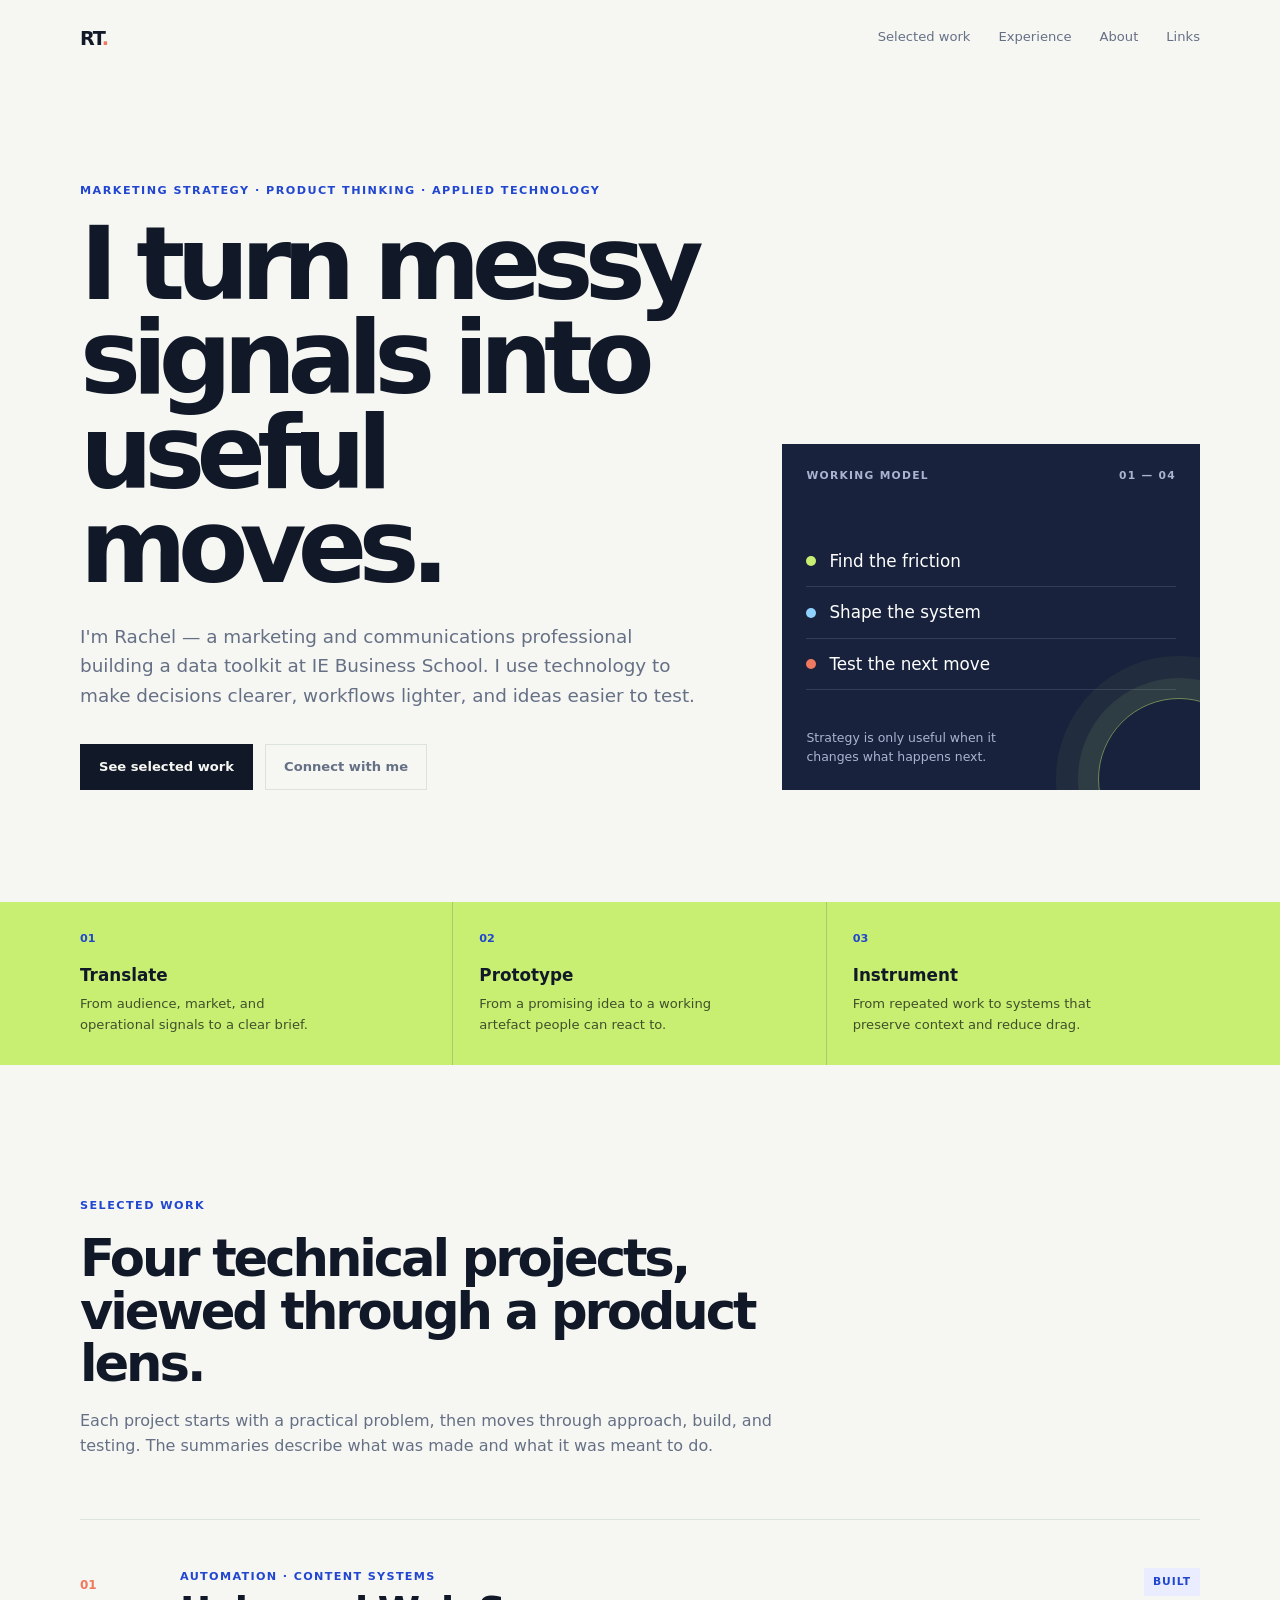
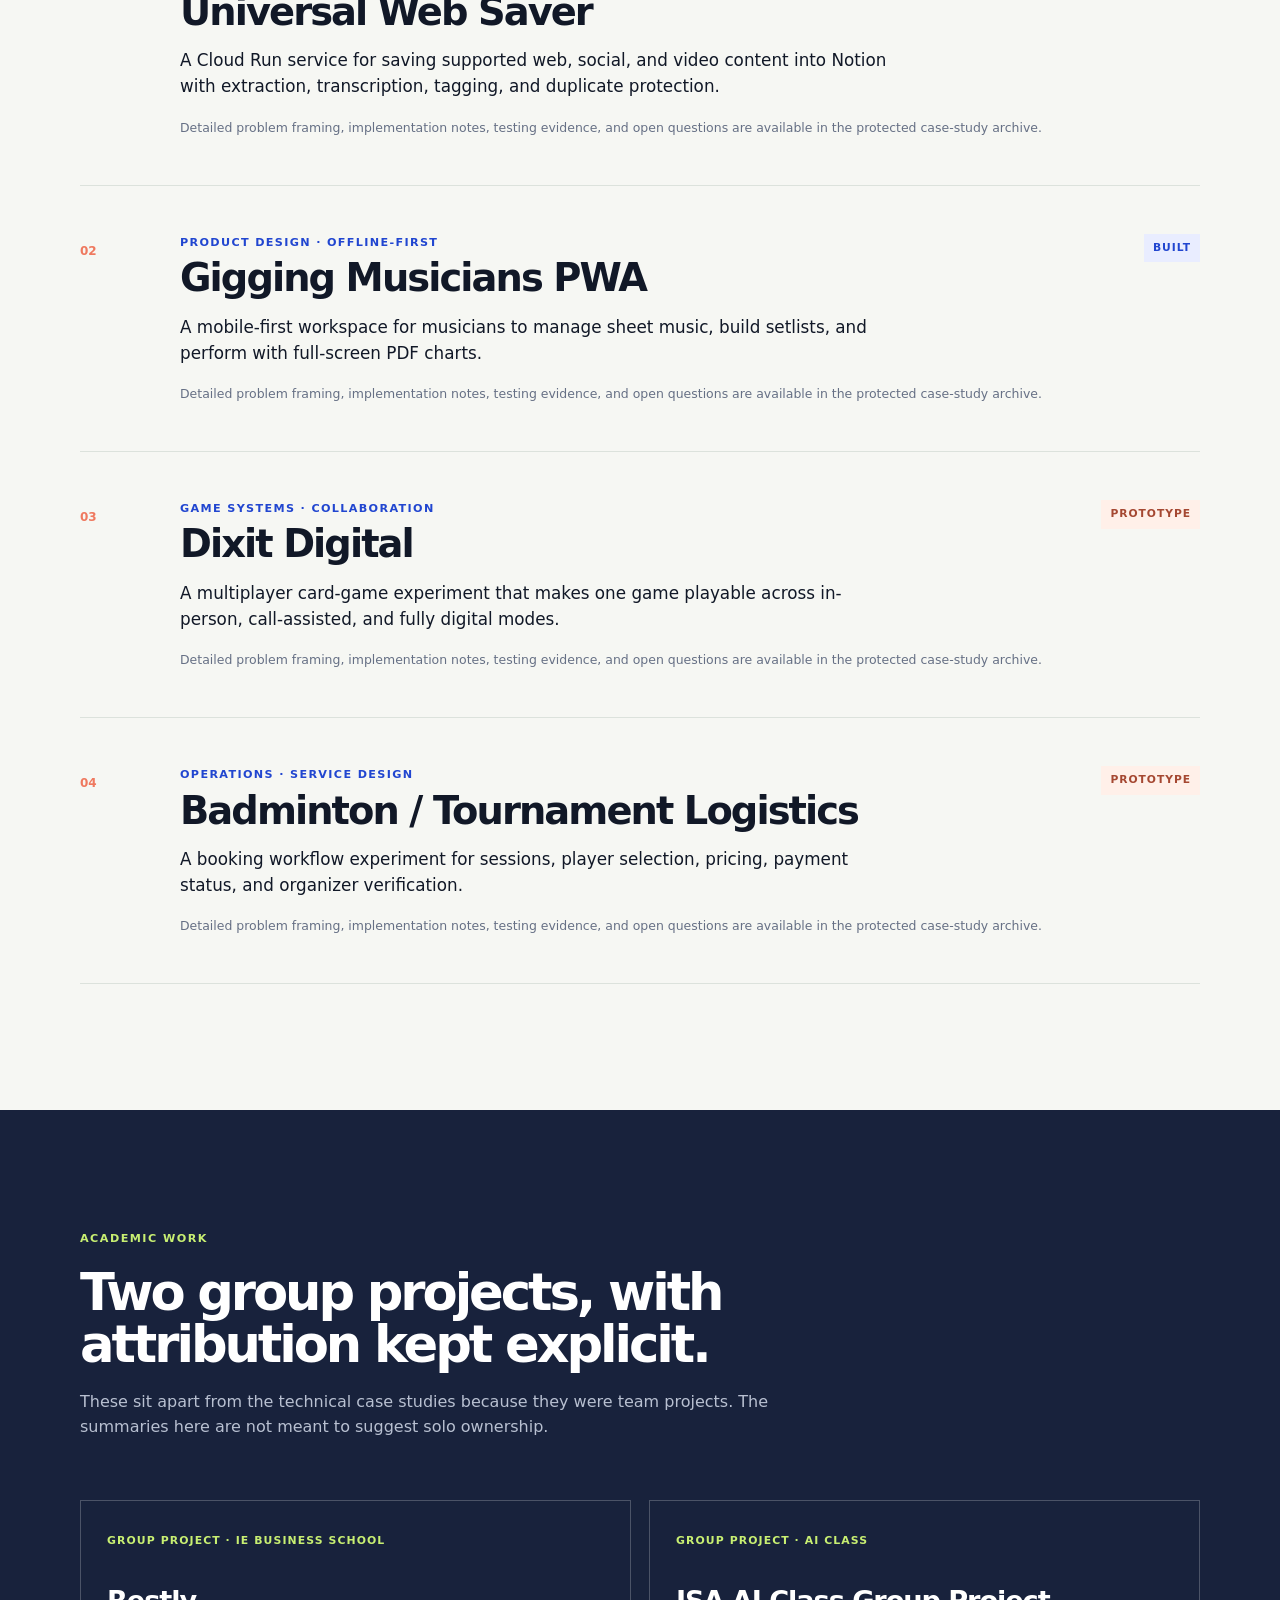
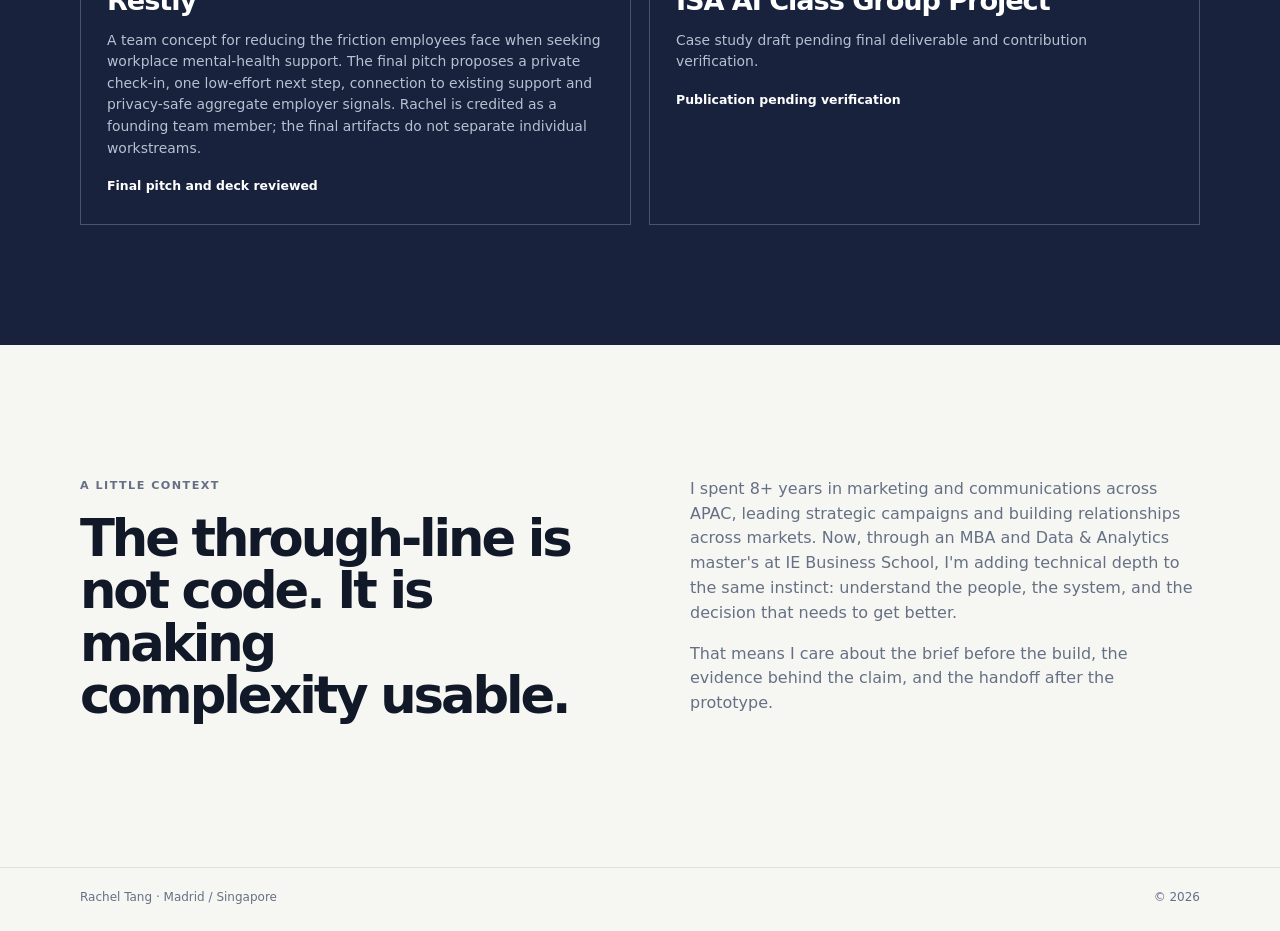
==== index.html @ 0201ad27 "chore: backup local project state" ====
<!doctype html>
<html lang="en">
<head>
<meta charset="UTF-8" />
<meta name="viewport" content="width=device-width, initial-scale=1.0" />
<meta name="description" content="Rachel Tang — marketing strategy, product thinking, AI-assisted development and automation." />
<title>Rachel Tang — Strategy, systems, and useful technology</title>
<link rel="stylesheet" href="style.css" />
</head>
<body>
<nav class="site-nav" aria-label="Primary navigation">
  <a href="index.html" class="brand">RT<span>.</span></a>
  <div class="nav-links"><a href="#work">Selected work</a><a href="experience.html">Experience</a><a href="#about">About</a><a href="links.html">Links</a></div>
</nav>

<main>
  <section class="hero container" aria-labelledby="hero-title">
    <div><p class="kicker">Marketing strategy · product thinking · applied technology</p><h1 id="hero-title">I turn messy signals into useful moves.</h1><p class="hero-intro">I'm Rachel — a marketing and communications professional building a data toolkit at IE Business School. I use technology to make decisions clearer, workflows lighter, and ideas easier to test.</p><div class="hero-actions"><a class="button button-primary" href="#work">See selected work</a><a class="button button-quiet" href="links.html">Connect with me</a></div></div>
    <div class="signal-board" aria-label="Rachel's working model"><div class="signal-board-top"><span>WORKING MODEL</span><span>01 — 04</span></div><div class="signal-line"><i></i>Find the friction</div><div class="signal-line"><i class="alt"></i>Shape the system</div><div class="signal-line"><i class="hot"></i>Test the next move</div><p class="signal-note">Strategy is only useful when it changes what happens next.</p></div>
  </section>

  <section class="proof-strip" aria-label="Areas of practice"><div class="container proof-grid"><div><span>01</span><strong>Translate</strong><p>From audience, market, and operational signals to a clear brief.</p></div><div><span>02</span><strong>Prototype</strong><p>From a promising idea to a working artefact people can react to.</p></div><div><span>03</span><strong>Instrument</strong><p>From repeated work to systems that preserve context and reduce drag.</p></div></div></section>

  <section id="work" class="container work-section" aria-labelledby="work-title"><div class="section-heading"><p class="kicker">Selected work</p><h2 id="work-title">Four technical projects, viewed through a product lens.</h2><p>Each project starts with a practical problem, then moves through approach, build, and testing. The summaries describe what was made and what it was meant to do.</p></div>
    <div class="case-list">
      <article class="case-study"><div class="case-number">01</div><div><div class="case-header"><div><p class="case-type">Automation · content systems</p><h3>Universal Web Saver</h3></div><span class="status built">Built</span></div><p class="case-summary">A Cloud Run service for saving supported web, social, and video content into Notion with extraction, transcription, tagging, and duplicate protection.</p><p class="summary-note">Detailed problem framing, implementation notes, testing evidence, and open questions are available in the protected case-study archive.</p></div></article>
      <article class="case-study"><div class="case-number">02</div><div><div class="case-header"><div><p class="case-type">Product design · offline-first</p><h3>Gigging Musicians PWA</h3></div><span class="status built">Built</span></div><p class="case-summary">A mobile-first workspace for musicians to manage sheet music, build setlists, and perform with full-screen PDF charts.</p><p class="summary-note">Detailed problem framing, implementation notes, testing evidence, and open questions are available in the protected case-study archive.</p></div></article>
      <article class="case-study"><div class="case-number">03</div><div><div class="case-header"><div><p class="case-type">Game systems · collaboration</p><h3>Dixit Digital</h3></div><span class="status prototype">Prototype</span></div><p class="case-summary">A multiplayer card-game experiment that makes one game playable across in-person, call-assisted, and fully digital modes.</p><p class="summary-note">Detailed problem framing, implementation notes, testing evidence, and open questions are available in the protected case-study archive.</p></div></article>
      <article class="case-study"><div class="case-number">04</div><div><div class="case-header"><div><p class="case-type">Operations · service design</p><h3>Badminton / Tournament Logistics</h3></div><span class="status prototype">Prototype</span></div><p class="case-summary">A booking workflow experiment for sessions, player selection, pricing, payment status, and organizer verification.</p><p class="summary-note">Detailed problem framing, implementation notes, testing evidence, and open questions are available in the protected case-study archive.</p></div></article>
    </div>
  </section>

  <section class="academic-section" aria-labelledby="academic-title"><div class="container"><div class="section-heading"><p class="kicker">Academic work</p><h2 id="academic-title">Two group projects, with attribution kept explicit.</h2><p>These sit apart from the technical case studies because they were team projects. The summaries here are not meant to suggest solo ownership.</p></div><div class="academic-grid"><div class="academic-card"><span>Group project · IE Business School</span><h3>Restly</h3><p>A team concept for reducing the friction employees face when seeking workplace mental-health support. The final pitch proposes a private check-in, one low-effort next step, connection to existing support and privacy-safe aggregate employer signals. Rachel is credited as a founding team member; the final artifacts do not separate individual workstreams.</p><b>Final pitch and deck reviewed</b></div><div class="academic-card"><span>Group project · AI class</span><h3>ISA AI Class Group Project</h3><p>Case study draft pending final deliverable and contribution verification.</p><b>Publication pending verification</b></div></div></div></section>

  <section id="about" class="container about-section" aria-labelledby="about-title"><div class="about-grid"><div><p class="kicker">A little context</p><h2 id="about-title">The through-line is not code. It is making complexity usable.</h2></div><div><p>I spent 8+ years in marketing and communications across APAC, leading strategic campaigns and building relationships across markets. Now, through an MBA and Data &amp; Analytics master's at IE Business School, I'm adding technical depth to the same instinct: understand the people, the system, and the decision that needs to get better.</p><p>That means I care about the brief before the build, the evidence behind the claim, and the handoff after the prototype.</p></div></div></section>
</main>
<footer class="site-footer"><div class="container"><span>Rachel Tang · Madrid / Singapore</span><span>© 2026</span></div></footer>
</body>
</html>
---- style.css ----
:root{--ink:#111827;--muted:#667085;--paper:#f6f7f3;--surface:#fff;--line:#dce2dc;--blue:#2146d0;--blue-soft:#e9edff;--lime:#c8ef72;--coral:#ef795f;--navy:#18223c}*{box-sizing:border-box}html{scroll-behavior:smooth}body{margin:0;background:var(--paper);color:var(--ink);font-family:Inter,ui-sans-serif,system-ui,-apple-system,BlinkMacSystemFont,"Segoe UI",sans-serif;line-height:1.55}a{color:inherit;text-decoration:none}a:focus-visible{outline:3px solid var(--coral);outline-offset:4px}.container{width:min(1120px,calc(100% - 48px));margin:0 auto}.site-nav{width:min(1120px,calc(100% - 48px));margin:0 auto;display:flex;align-items:center;justify-content:space-between;padding:24px 0}.brand{font-size:1.2rem;font-weight:800;letter-spacing:-.06em}.brand span{color:var(--coral)}.nav-links{display:flex;gap:28px;color:var(--muted);font-size:.82rem}.nav-links a{border-bottom:1px solid transparent;padding-bottom:3px}.nav-links a:hover{color:var(--blue);border-color:var(--blue)}.hero{display:grid;grid-template-columns:minmax(0,1.2fr) minmax(300px,.8fr);gap:76px;align-items:end;padding:104px 0 112px}.kicker{color:var(--blue);font-size:.7rem;font-weight:800;letter-spacing:.13em;text-transform:uppercase;margin:0 0 18px}h1,h2,h3,p{margin-top:0}h1{max-width:720px;font-size:clamp(3.4rem,8vw,6.8rem);line-height:.92;letter-spacing:-.085em;margin-bottom:28px}.hero-intro{max-width:650px;color:var(--muted);font-size:1.15rem;line-height:1.6}.hero-actions{display:flex;gap:12px;flex-wrap:wrap;margin-top:34px}.button{display:inline-flex;align-items:center;min-height:46px;padding:0 18px;border:1px solid var(--ink);font-size:.82rem;font-weight:700}.button-primary{background:var(--ink);color:var(--paper)}.button-primary:hover{background:var(--blue);border-color:var(--blue)}.button-quiet{border-color:var(--line);color:var(--muted)}.button-quiet:hover{border-color:var(--blue);color:var(--blue)}.signal-board{background:var(--navy);color:#fff;padding:24px;min-height:300px;position:relative;overflow:hidden}.signal-board:after{content:"";width:160px;height:160px;border:1px solid rgba(200,239,114,.5);border-radius:50%;position:absolute;right:-60px;bottom:-70px;box-shadow:0 0 0 20px rgba(200,239,114,.08),0 0 0 42px rgba(200,239,114,.05)}.signal-board-top{display:flex;justify-content:space-between;color:#aab4d0;font-size:.67rem;letter-spacing:.12em;font-weight:700;margin-bottom:52px}.signal-line{display:flex;align-items:center;gap:13px;padding:12px 0;border-bottom:1px solid rgba(255,255,255,.12);font-size:1.05rem}.signal-line i{width:10px;height:10px;background:var(--lime);display:block;border-radius:50%}.signal-line i.alt{background:#8fd2ff}.signal-line i.hot{background:var(--coral)}.signal-note{max-width:240px;color:#aab4d0;font-size:.78rem;margin:38px 0 0}.proof-strip{background:var(--lime)}.proof-grid{display:grid;grid-template-columns:repeat(3,1fr)}.proof-grid>div{padding:28px 26px 30px 0;border-right:1px solid rgba(24,34,60,.18)}.proof-grid>div:not(:first-child){padding-left:26px}.proof-grid>div:last-child{border:0}.proof-grid span{display:block;color:var(--blue);font-size:.7rem;font-weight:800;margin-bottom:14px}.proof-grid strong{font-size:1.05rem}.proof-grid p{color:#40502a;font-size:.82rem;margin:6px 0 0;max-width:250px}.work-section,.about-section{padding:132px 0 126px}.section-heading{max-width:720px;margin-bottom:60px}.section-heading h2,.about-grid h2{font-size:clamp(2rem,4vw,3.7rem);line-height:1.02;letter-spacing:-.06em;margin-bottom:20px}.section-heading>p:last-child,.about-grid p{color:var(--muted)}.case-list{border-top:1px solid var(--line)}.case-study{display:grid;grid-template-columns:80px 1fr;gap:20px;padding:48px 0;border-bottom:1px solid var(--line)}.case-number{color:var(--coral);font-size:.75rem;font-weight:800;padding-top:8px}.case-header{display:flex;align-items:flex-start;justify-content:space-between;gap:20px}.case-type{color:var(--blue);font-size:.7rem;letter-spacing:.12em;text-transform:uppercase;font-weight:800;margin-bottom:8px}.case-header h3{font-size:clamp(1.6rem,3vw,2.5rem);line-height:1;letter-spacing:-.05em;margin-bottom:16px}.case-summary{max-width:720px;font-size:1.05rem}.status{flex:0 0 auto;font-size:.67rem;letter-spacing:.09em;text-transform:uppercase;font-weight:800;padding:6px 9px}.status.built{background:var(--blue-soft);color:var(--blue)}.status.prototype{background:#fff0e9;color:#a54832}.case-details{display:grid;grid-template-columns:repeat(3,1fr);gap:20px;margin:30px 0}.case-details>div{border-top:2px solid var(--ink);padding-top:12px}.case-details span{font-size:.67rem;color:var(--muted);text-transform:uppercase;letter-spacing:.11em;font-weight:800}.case-details p{color:var(--muted);font-size:.84rem;margin:8px 0 0}.case-source{color:var(--blue);font-size:.8rem;font-weight:800}.case-source:hover{color:var(--coral)}.academic-section{background:var(--navy);color:#fff;padding:120px 0}.academic-section .kicker{color:var(--lime)}.academic-section .section-heading>p:last-child{color:#b8c0d1}.academic-grid{display:grid;grid-template-columns:1fr 1fr;gap:18px}.academic-card{padding:26px;border:1px solid rgba(255,255,255,.22);min-height:210px}.academic-card:hover{border-color:var(--lime)}.academic-card span{color:var(--lime);font-size:.68rem;letter-spacing:.1em;text-transform:uppercase;font-weight:800}.academic-card h3{font-size:1.7rem;letter-spacing:-.04em;margin:28px 0 8px}.academic-card p{color:#b8c0d1;font-size:.87rem}.academic-card b{color:#fff;font-size:.78rem}.about-grid{display:grid;grid-template-columns:1fr 1fr;gap:100px}.about-grid h2{max-width:490px}.about-grid p{max-width:520px}.site-footer{border-top:1px solid var(--line);color:var(--muted);font-size:.75rem}.site-footer .container{display:flex;justify-content:space-between;padding:20px 0 24px}.links-page .container{max-width:480px;text-align:center;padding-top:52px}.links-page .avatar{width:72px;height:72px;border-radius:50%;background:linear-gradient(135deg,var(--lime),#8fd2ff);margin:0 auto 18px}.links-page .eyebrow{color:var(--blue);font-size:.7rem;font-weight:800;letter-spacing:.13em;text-transform:uppercase}.links-page h1{font-size:clamp(2.5rem,8vw,4rem);margin:8px 0}.links-page .subtitle{color:var(--muted);margin-bottom:30px}.link-list{display:flex;flex-direction:column;gap:12px;margin-top:28px}.link-btn{display:block;background:var(--surface);border:1px solid var(--line);padding:16px 20px;font-weight:700}.link-btn:hover{border-color:var(--blue);color:var(--blue)}.link-btn .desc{display:block;color:var(--muted);font-size:.78rem;font-weight:400;margin-top:3px}.links-page footer{width:min(480px,calc(100% - 48px));margin:58px auto 0;padding:20px 0;border-top:1px solid var(--line);color:var(--muted);font-size:.75rem;text-align:center}@media(max-width:760px){.container,.site-nav{width:min(100% - 36px,1120px)}.site-nav{padding:18px 0}.nav-links{gap:14px;font-size:.75rem}.hero{grid-template-columns:1fr;gap:50px;padding:72px 0 76px}.signal-board{min-height:270px}.proof-grid,.academic-grid,.about-grid{grid-template-columns:1fr}.proof-grid>div,.proof-grid>div:not(:first-child){border-right:0;border-bottom:1px solid rgba(24,34,60,.18);padding:22px 0}.work-section,.about-section{padding:86px 0}.academic-section{padding:84px 0}.case-study{grid-template-columns:1fr;gap:4px;padding:38px 0}.case-number{padding-top:0}.case-details{grid-template-columns:1fr;gap:16px}.case-header{display:block}.status{display:inline-block;margin-bottom:10px}.site-footer .container{gap:12px;flex-direction:column}}@media(prefers-reduced-motion:reduce){html{scroll-behavior:auto}}
:root{--ink:#111827;--muted:#667085;--paper:#f6f7f3;--surface:#fff;--line:#dce2dc;--blue:#2146d0;--blue-soft:#e9edff;--lime:#c8ef72;--coral:#ef795f;--navy:#18223c}*{box-sizing:border-box}html{scroll-behavior:smooth}body{margin:0;background:var(--paper);color:var(--ink);font-family:Inter,ui-sans-serif,system-ui,-apple-system,BlinkMacSystemFont,"Segoe UI",sans-serif;line-height:1.55}a{color:inherit;text-decoration:none}a:focus-visible{outline:3px solid var(--coral);outline-offset:4px}.container{width:min(1120px,calc(100% - 48px));margin:0 auto}.site-nav{width:min(1120px,calc(100% - 48px));margin:0 auto;display:flex;align-items:center;justify-content:space-between;padding:24px 0}.brand{font-size:1.2rem;font-weight:800;letter-spacing:-.06em}.brand span{color:var(--coral)}.nav-links{display:flex;gap:28px;color:var(--muted);font-size:.82rem}.nav-links a{border-bottom:1px solid transparent;padding-bottom:3px}.nav-links a:hover{color:var(--blue);border-color:var(--blue)}.hero{display:grid;grid-template-columns:minmax(0,1.2fr) minmax(300px,.8fr);gap:76px;align-items:end;padding:104px 0 112px}.kicker{color:var(--blue);font-size:.7rem;font-weight:800;letter-spacing:.13em;text-transform:uppercase;margin:0 0 18px}h1,h2,h3,p{margin-top:0}h1{max-width:720px;font-size:clamp(3.4rem,8vw,6.8rem);line-height:.92;letter-spacing:-.085em;margin-bottom:28px}.hero-intro{max-width:650px;color:var(--muted);font-size:1.15rem;line-height:1.6}.hero-actions{display:flex;gap:12px;flex-wrap:wrap;margin-top:34px}.button{display:inline-flex;align-items:center;min-height:46px;padding:0 18px;border:1px solid var(--ink);font-size:.82rem;font-weight:700}.button-primary{background:var(--ink);color:var(--paper)}.button-primary:hover{background:var(--blue);border-color:var(--blue)}.button-quiet{border-color:var(--line);color:var(--muted)}.button-quiet:hover{border-color:var(--blue);color:var(--blue)}.signal-board{background:var(--navy);color:#fff;padding:24px;min-height:300px;position:relative;overflow:hidden}.signal-board:after{content:"";width:160px;height:160px;border:1px solid rgba(200,239,114,.5);border-radius:50%;position:absolute;right:-60px;bottom:-70px;box-shadow:0 0 0 20px rgba(200,239,114,.08),0 0 0 42px rgba(200,239,114,.05)}.signal-board-top{display:flex;justify-content:space-between;color:#aab4d0;font-size:.67rem;letter-spacing:.12em;font-weight:700;margin-bottom:52px}.signal-line{display:flex;align-items:center;gap:13px;padding:12px 0;border-bottom:1px solid rgba(255,255,255,.12);font-size:1.05rem}.signal-line i{width:10px;height:10px;background:var(--lime);display:block;border-radius:50%}.signal-line i.alt{background:#8fd2ff}.signal-line i.hot{background:var(--coral)}.signal-note{max-width:240px;color:#aab4d0;font-size:.78rem;margin:38px 0 0}.proof-strip{background:var(--lime)}.proof-grid{display:grid;grid-template-columns:repeat(3,1fr)}.proof-grid>div{padding:28px 26px 30px 0;border-right:1px solid rgba(24,34,60,.18)}.proof-grid>div:not(:first-child){padding-left:26px}.proof-grid>div:last-child{border:0}.proof-grid span{display:block;color:var(--blue);font-size:.7rem;font-weight:800;margin-bottom:14px}.proof-grid strong{font-size:1.05rem}.proof-grid p{color:#40502a;font-size:.82rem;margin:6px 0 0;max-width:250px}.work-section,.about-section{padding:132px 0 126px}.section-heading{max-width:720px;margin-bottom:60px}.section-heading h2,.about-grid h2{font-size:clamp(2rem,4vw,3.7rem);line-height:1.02;letter-spacing:-.06em;margin-bottom:20px}.section-heading>p:last-child,.about-grid p{color:var(--muted)}.case-list{border-top:1px solid var(--line)}.case-study{display:grid;grid-template-columns:80px 1fr;gap:20px;padding:48px 0;border-bottom:1px solid var(--line)}.case-number{color:var(--coral);font-size:.75rem;font-weight:800;padding-top:8px}.case-header{display:flex;align-items:flex-start;justify-content:space-between;gap:20px}.case-type{color:var(--blue);font-size:.7rem;letter-spacing:.12em;text-transform:uppercase;font-weight:800;margin-bottom:8px}.case-header h3{font-size:clamp(1.6rem,3vw,2.5rem);line-height:1;letter-spacing:-.05em;margin-bottom:16px}.case-summary{max-width:720px;font-size:1.05rem}.status{flex:0 0 auto;font-size:.67rem;letter-spacing:.09em;text-transform:uppercase;font-weight:800;padding:6px 9px}.status.built{background:var(--blue-soft);color:var(--blue)}.status.prototype{background:#fff0e9;color:#a54832}.case-details{display:grid;grid-template-columns:repeat(3,1fr);gap:20px;margin:30px 0}.case-details>div{border-top:2px solid var(--ink);padding-top:12px}.case-details span{font-size:.67rem;color:var(--muted);text-transform:uppercase;letter-spacing:.11em;font-weight:800}.case-details p{color:var(--muted);font-size:.84rem;margin:8px 0 0}.case-source{color:var(--blue);font-size:.8rem;font-weight:800}.case-source:hover{color:var(--coral)}.academic-section{background:var(--navy);color:#fff;padding:120px 0}.academic-section .kicker{color:var(--lime)}.academic-section .section-heading>p:last-child{color:#b8c0d1}.academic-grid{display:grid;grid-template-columns:1fr 1fr;gap:18px}.academic-card{padding:26px;border:1px solid rgba(255,255,255,.22);min-height:210px}.academic-card:hover{border-color:var(--lime)}.academic-card span{color:var(--lime);font-size:.68rem;letter-spacing:.1em;text-transform:uppercase;font-weight:800}.academic-card h3{font-size:1.7rem;letter-spacing:-.04em;margin:28px 0 8px}.academic-card p{color:#b8c0d1;font-size:.87rem}.academic-card b{color:#fff;font-size:.78rem}.about-grid{display:grid;grid-template-columns:1fr 1fr;gap:100px}.about-grid h2{max-width:490px}.about-grid p{max-width:520px}.site-footer{border-top:1px solid var(--line);color:var(--muted);font-size:.75rem}.site-footer .container{display:flex;justify-content:space-between;padding:20px 0 24px}.links-page .container{max-width:480px;text-align:center;padding-top:52px}.links-page .avatar{width:72px;height:72px;border-radius:50%;background:linear-gradient(135deg,var(--lime),#8fd2ff);margin:0 auto 18px}.links-page .eyebrow{color:var(--blue);font-size:.7rem;font-weight:800;letter-spacing:.13em;text-transform:uppercase}.links-page h1{font-size:clamp(2.5rem,8vw,4rem);margin:8px 0}.links-page .subtitle{color:var(--muted);margin-bottom:30px}.link-list{display:flex;flex-direction:column;gap:12px;margin-top:28px}.link-btn{display:block;background:var(--surface);border:1px solid var(--line);padding:16px 20px;font-weight:700}.link-btn:hover{border-color:var(--blue);color:var(--blue)}.link-btn .desc{display:block;color:var(--muted);font-size:.78rem;font-weight:400;margin-top:3px}.links-page footer{width:min(480px,calc(100% - 48px));margin:58px auto 0;padding:20px 0;border-top:1px solid var(--line);color:var(--muted);font-size:.75rem;text-align:center}@media(max-width:760px){.container,.site-nav{width:min(100% - 36px,1120px)}.site-nav{padding:18px 0}.nav-links{gap:14px;font-size:.75rem}.hero{grid-template-columns:1fr;gap:50px;padding:72px 0 76px}.signal-board{min-height:270px}.proof-grid,.academic-grid,.about-grid{grid-template-columns:1fr}.proof-grid>div,.proof-grid>div:not(:first-child){border-right:0;border-bottom:1px solid rgba(24,34,60,.18);padding:22px 0}.work-section,.about-section{padding:86px 0}.academic-section{padding:84px 0}.case-study{grid-template-columns:1fr;gap:4px;padding:38px 0}.case-number{padding-top:0}.case-details{grid-template-columns:1fr;gap:16px}.case-header{display:block}.status{display:inline-block;margin-bottom:10px}.site-footer .container{gap:12px;flex-direction:column}}@media(prefers-reduced-motion:reduce){html{scroll-behavior:auto}}
:root{--ink:#111827;--muted:#667085;--paper:#f6f7f3;--surface:#fff;--line:#dce2dc;--blue:#2146d0;--blue-soft:#e9edff;--lime:#c8ef72;--coral:#ef795f;--navy:#18223c}*{box-sizing:border-box}html{scroll-behavior:smooth}body{margin:0;background:var(--paper);color:var(--ink);font-family:Inter,ui-sans-serif,system-ui,-apple-system,BlinkMacSystemFont,"Segoe UI",sans-serif;line-height:1.55}a{color:inherit;text-decoration:none}a:focus-visible{outline:3px solid var(--coral);outline-offset:4px}.container{width:min(1120px,calc(100% - 48px));margin:0 auto}.site-nav{width:min(1120px,calc(100% - 48px));margin:0 auto;display:flex;align-items:center;justify-content:space-between;padding:24px 0}.brand{font-size:1.2rem;font-weight:800;letter-spacing:-.06em}.brand span{color:var(--coral)}.nav-links{display:flex;gap:28px;color:var(--muted);font-size:.82rem}.nav-links a{border-bottom:1px solid transparent;padding-bottom:3px}.nav-links a:hover{color:var(--blue);border-color:var(--blue)}.hero{display:grid;grid-template-columns:minmax(0,1.2fr) minmax(300px,.8fr);gap:76px;align-items:end;padding:104px 0 112px}.kicker{color:var(--blue);font-size:.7rem;font-weight:800;letter-spacing:.13em;text-transform:uppercase;margin:0 0 18px}h1,h2,h3,p{margin-top:0}h1{max-width:720px;font-size:clamp(3.4rem,8vw,6.8rem);line-height:.92;letter-spacing:-.085em;margin-bottom:28px}.hero-intro{max-width:650px;color:var(--muted);font-size:1.15rem;line-height:1.6}.hero-actions{display:flex;gap:12px;flex-wrap:wrap;margin-top:34px}.button{display:inline-flex;align-items:center;min-height:46px;padding:0 18px;border:1px solid var(--ink);font-size:.82rem;font-weight:700}.button-primary{background:var(--ink);color:var(--paper)}.button-primary:hover{background:var(--blue);border-color:var(--blue)}.button-quiet{border-color:var(--line);color:var(--muted)}.button-quiet:hover{border-color:var(--blue);color:var(--blue)}.signal-board{background:var(--navy);color:#fff;padding:24px;min-height:300px;position:relative;overflow:hidden}.signal-board:after{content:"";width:160px;height:160px;border:1px solid rgba(200,239,114,.5);border-radius:50%;position:absolute;right:-60px;bottom:-70px;box-shadow:0 0 0 20px rgba(200,239,114,.08),0 0 0 42px rgba(200,239,114,.05)}.signal-board-top{display:flex;justify-content:space-between;color:#aab4d0;font-size:.67rem;letter-spacing:.12em;font-weight:700;margin-bottom:52px}.signal-line{display:flex;align-items:center;gap:13px;padding:12px 0;border-bottom:1px solid rgba(255,255,255,.12);font-size:1.05rem}.signal-line i{width:10px;height:10px;background:var(--lime);display:block;border-radius:50%}.signal-line i.alt{background:#8fd2ff}.signal-line i.hot{background:var(--coral)}.signal-note{max-width:240px;color:#aab4d0;font-size:.78rem;margin:38px 0 0}.proof-strip{background:var(--lime)}.proof-grid{display:grid;grid-template-columns:repeat(3,1fr)}.proof-grid>div{padding:28px 26px 30px 0;border-right:1px solid rgba(24,34,60,.18)}.proof-grid>div:not(:first-child){padding-left:26px}.proof-grid>div:last-child{border:0}.proof-grid span{display:block;color:var(--blue);font-size:.7rem;font-weight:800;margin-bottom:14px}.proof-grid strong{font-size:1.05rem}.proof-grid p{color:#40502a;font-size:.82rem;margin:6px 0 0;max-width:250px}.work-section,.about-section{padding:132px 0 126px}.section-heading{max-width:720px;margin-bottom:60px}.section-heading h2,.about-grid h2{font-size:clamp(2rem,4vw,3.7rem);line-height:1.02;letter-spacing:-.06em;margin-bottom:20px}.section-heading>p:last-child,.about-grid p{color:var(--muted)}.case-list{border-top:1px solid var(--line)}.case-study{display:grid;grid-template-columns:80px 1fr;gap:20px;padding:48px 0;border-bottom:1px solid var(--line)}.case-number{color:var(--coral);font-size:.75rem;font-weight:800;padding-top:8px}.case-header{display:flex;align-items:flex-start;justify-content:space-between;gap:20px}.case-type{color:var(--blue);font-size:.7rem;letter-spacing:.12em;text-transform:uppercase;font-weight:800;margin-bottom:8px}.case-header h3{font-size:clamp(1.6rem,3vw,2.5rem);line-height:1;letter-spacing:-.05em;margin-bottom:16px}.case-summary{max-width:720px;font-size:1.05rem}.status{flex:0 0 auto;font-size:.67rem;letter-spacing:.09em;text-transform:uppercase;font-weight:800;padding:6px 9px}.status.built{background:var(--blue-soft);color:var(--blue)}.status.prototype{background:#fff0e9;color:#a54832}.case-details{display:grid;grid-template-columns:repeat(3,1fr);gap:20px;margin:30px 0}.case-details>div{border-top:2px solid var(--ink);padding-top:12px}.case-details span{font-size:.67rem;color:var(--muted);text-transform:uppercase;letter-spacing:.11em;font-weight:800}.case-details p{color:var(--muted);font-size:.84rem;margin:8px 0 0}.case-source{color:var(--blue);font-size:.8rem;font-weight:800}.case-source:hover{color:var(--coral)}.academic-section{background:var(--navy);color:#fff;padding:120px 0}.academic-section .kicker{color:var(--lime)}.academic-section .section-heading>p:last-child{color:#b8c0d1}.academic-grid{display:grid;grid-template-columns:1fr 1fr;gap:18px}.academic-card{padding:26px;border:1px solid rgba(255,255,255,.22);min-height:210px}.academic-card:hover{border-color:var(--lime)}.academic-card span{color:var(--lime);font-size:.68rem;letter-spacing:.1em;text-transform:uppercase;font-weight:800}.academic-card h3{font-size:1.7rem;letter-spacing:-.04em;margin:28px 0 8px}.academic-card p{color:#b8c0d1;font-size:.87rem}.academic-card b{color:#fff;font-size:.78rem}.about-grid{display:grid;grid-template-columns:1fr 1fr;gap:100px}.about-grid h2{max-width:490px}.about-grid p{max-width:520px}.site-footer{border-top:1px solid var(--line);color:var(--muted);font-size:.75rem}.site-footer .container{display:flex;justify-content:space-between;padding:20px 0 24px}.links-page .container{max-width:480px;text-align:center;padding-top:52px}.links-page .avatar{width:72px;height:72px;border-radius:50%;background:linear-gradient(135deg,var(--lime),#8fd2ff);margin:0 auto 18px}.links-page .eyebrow{color:var(--blue);font-size:.7rem;font-weight:800;letter-spacing:.13em;text-transform:uppercase}.links-page h1{font-size:clamp(2.5rem,8vw,4rem);margin:8px 0}.links-page .subtitle{color:var(--muted);margin-bottom:30px}.link-list{display:flex;flex-direction:column;gap:12px;margin-top:28px}.link-btn{display:block;background:var(--surface);border:1px solid var(--line);padding:16px 20px;font-weight:700}.link-btn:hover{border-color:var(--blue);color:var(--blue)}.link-btn .desc{display:block;color:var(--muted);font-size:.78rem;font-weight:400;margin-top:3px}.links-page footer{width:min(480px,calc(100% - 48px));margin:58px auto 0;padding:20px 0;border-top:1px solid var(--line);color:var(--muted);font-size:.75rem;text-align:center}@media(max-width:760px){.container,.site-nav{width:min(100% - 36px,1120px)}.site-nav{padding:18px 0}.nav-links{gap:14px;font-size:.75rem}.hero{grid-template-columns:1fr;gap:50px;padding:72px 0 76px}.signal-board{min-height:270px}.proof-grid,.academic-grid,.about-grid{grid-template-columns:1fr}.proof-grid>div,.proof-grid>div:not(:first-child){border-right:0;border-bottom:1px solid rgba(24,34,60,.18);padding:22px 0}.work-section,.about-section{padding:86px 0}.academic-section{padding:84px 0}.case-study{grid-template-columns:1fr;gap:4px;padding:38px 0}.case-number{padding-top:0}.case-details{grid-template-columns:1fr;gap:16px}.case-header{display:block}.status{display:inline-block;margin-bottom:10px}.site-footer .container{gap:12px;flex-direction:column}}@media(prefers-reduced-motion:reduce){html{scroll-behavior:auto}}
.summary-note{color:var(--muted);font-size:.78rem;margin:18px 0 0}
/* Keep the expanded navigation usable on narrow screens. */
.nav-links{flex-wrap:wrap;justify-content:flex-end;gap:8px 28px}
@media(max-width:760px){.site-nav{align-items:flex-start}.nav-links{max-width:75%;gap:8px 14px;font-size:.75rem}}
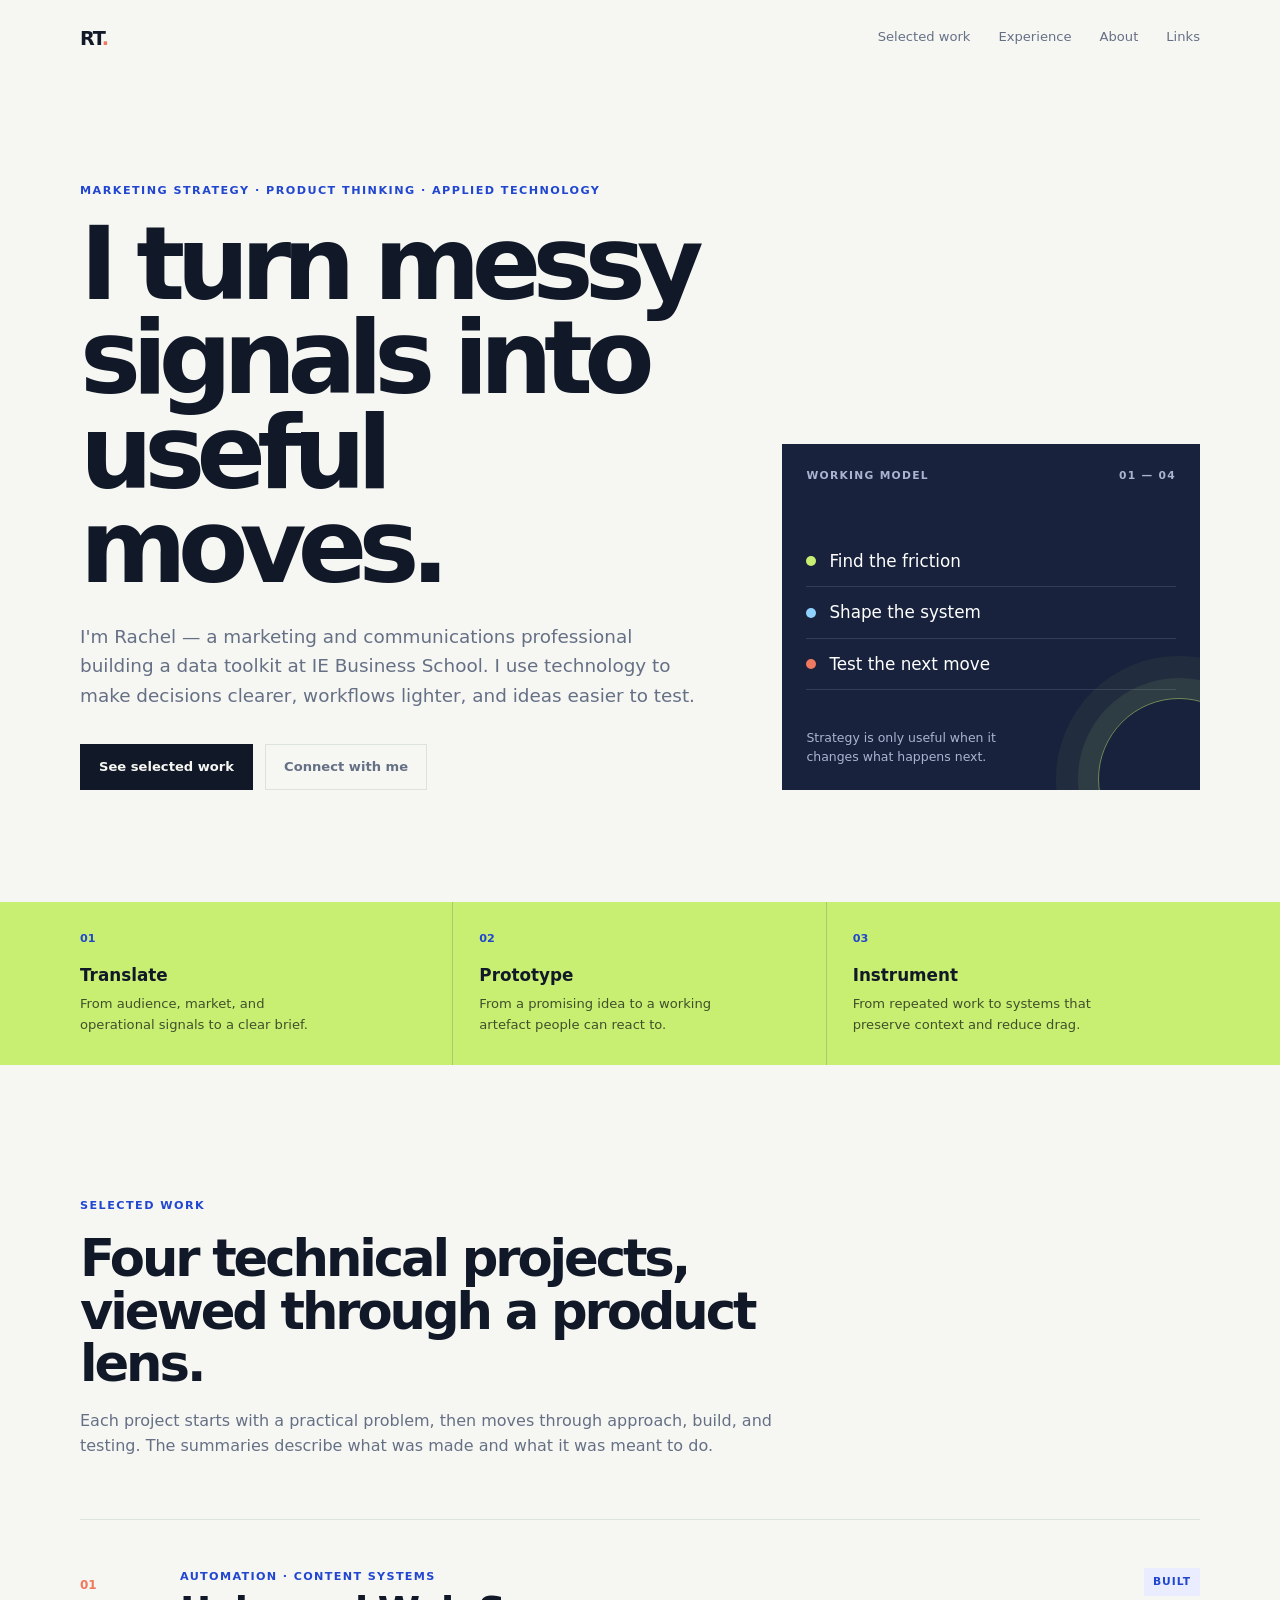
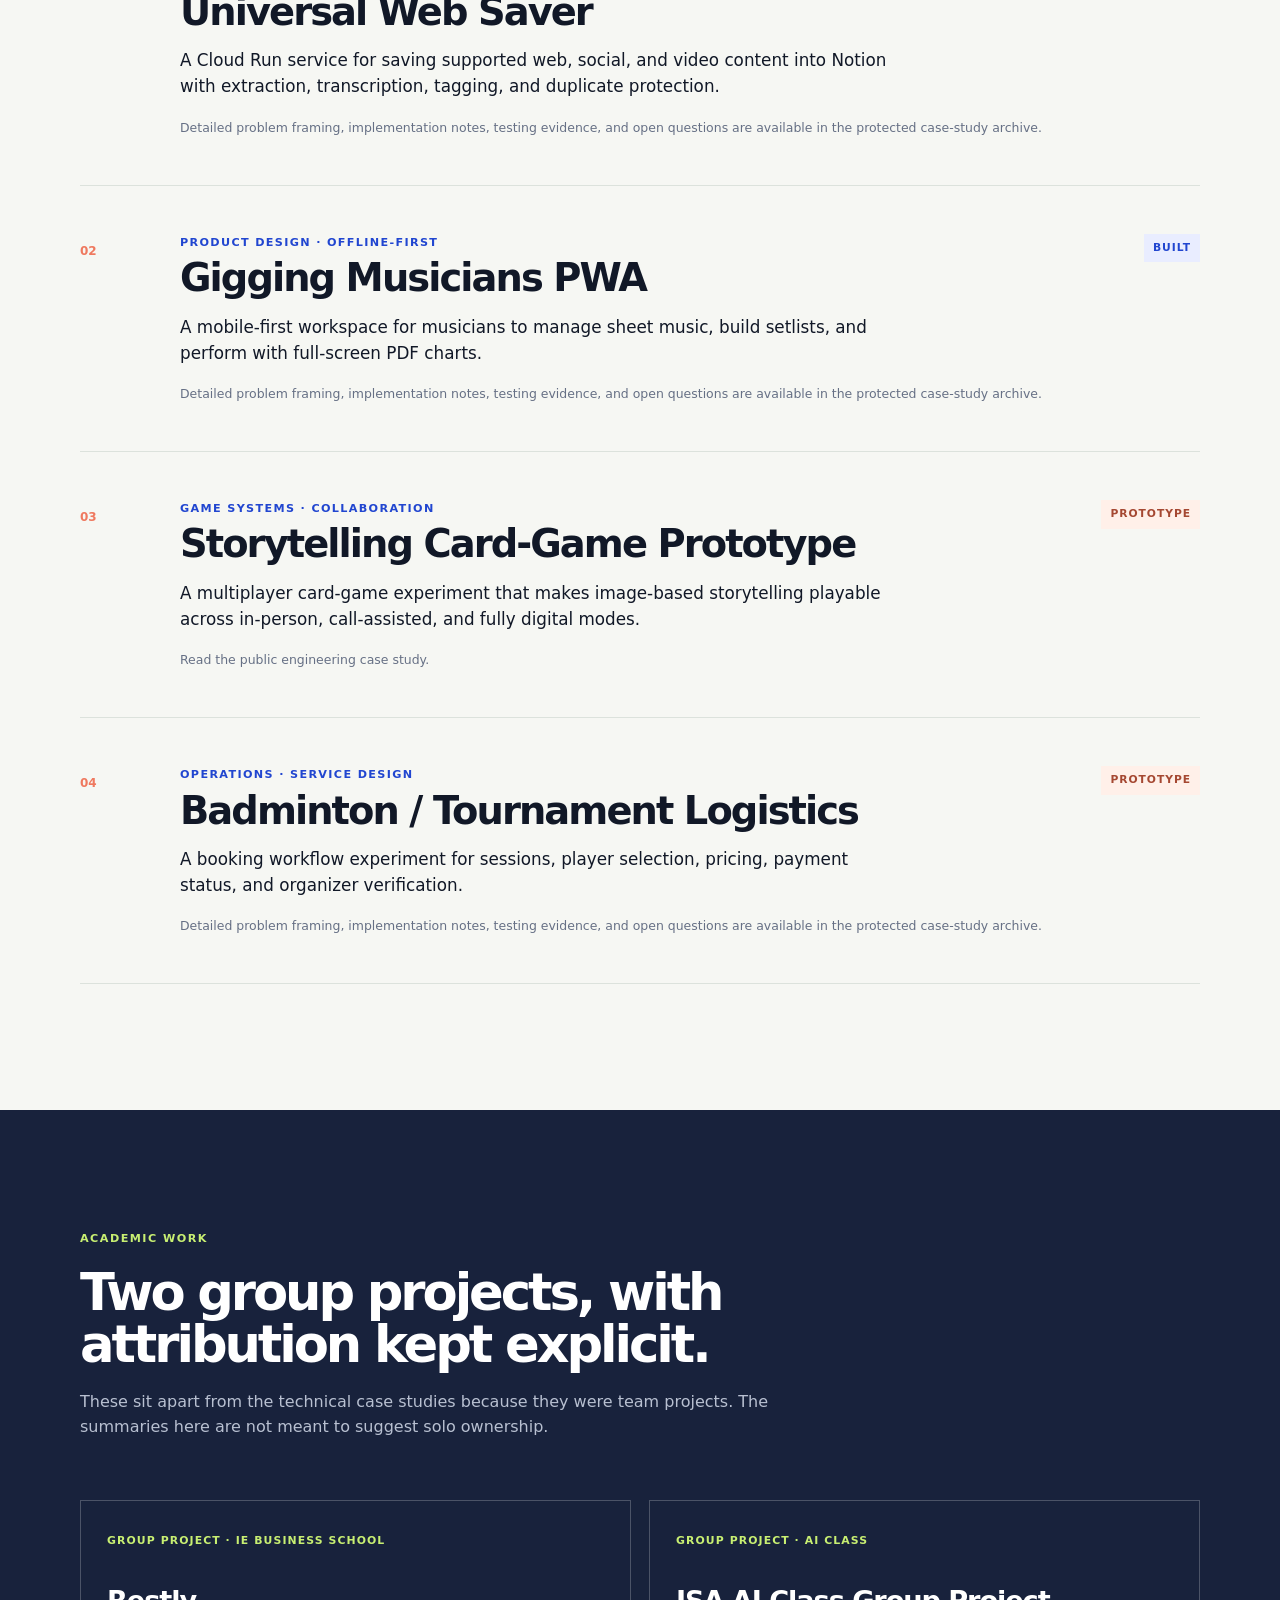
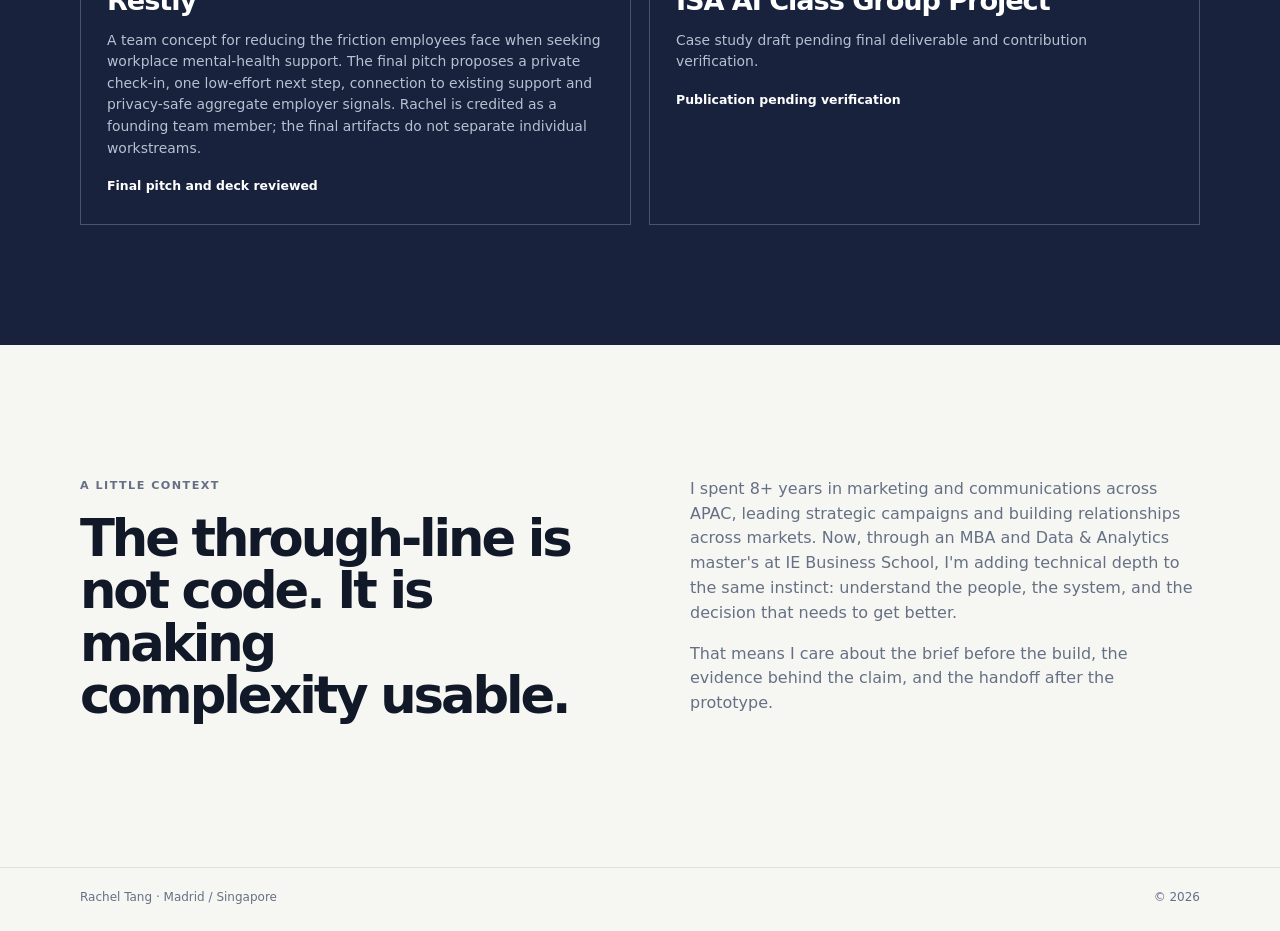
==== commit 03ec534e: "docs: link public storytelling game case study" ====
--- a/index.html
+++ b/index.html
@@ -25,7 +25,7 @@
     <div class="case-list">
       <article class="case-study"><div class="case-number">01</div><div><div class="case-header"><div><p class="case-type">Automation · content systems</p><h3>Universal Web Saver</h3></div><span class="status built">Built</span></div><p class="case-summary">A Cloud Run service for saving supported web, social, and video content into Notion with extraction, transcription, tagging, and duplicate protection.</p><p class="summary-note">Detailed problem framing, implementation notes, testing evidence, and open questions are available in the protected case-study archive.</p></div></article>
       <article class="case-study"><div class="case-number">02</div><div><div class="case-header"><div><p class="case-type">Product design · offline-first</p><h3>Gigging Musicians PWA</h3></div><span class="status built">Built</span></div><p class="case-summary">A mobile-first workspace for musicians to manage sheet music, build setlists, and perform with full-screen PDF charts.</p><p class="summary-note">Detailed problem framing, implementation notes, testing evidence, and open questions are available in the protected case-study archive.</p></div></article>
-      <article class="case-study"><div class="case-number">03</div><div><div class="case-header"><div><p class="case-type">Game systems · collaboration</p><h3>Dixit Digital</h3></div><span class="status prototype">Prototype</span></div><p class="case-summary">A multiplayer card-game experiment that makes one game playable across in-person, call-assisted, and fully digital modes.</p><p class="summary-note">Detailed problem framing, implementation notes, testing evidence, and open questions are available in the protected case-study archive.</p></div></article>
+      <article class="case-study"><div class="case-number">03</div><div><div class="case-header"><div><p class="case-type">Game systems · collaboration</p><h3>Storytelling Card-Game Prototype</h3></div><span class="status prototype">Prototype</span></div><p class="case-summary">A multiplayer card-game experiment that makes image-based storytelling playable across in-person, call-assisted, and fully digital modes.</p><p class="summary-note">Read the <a href="https://github.com/racheltangxn/storytelling-card-game-case-study" target="_blank" rel="noopener">public engineering case study</a>.</p></div></article>
       <article class="case-study"><div class="case-number">04</div><div><div class="case-header"><div><p class="case-type">Operations · service design</p><h3>Badminton / Tournament Logistics</h3></div><span class="status prototype">Prototype</span></div><p class="case-summary">A booking workflow experiment for sessions, player selection, pricing, payment status, and organizer verification.</p><p class="summary-note">Detailed problem framing, implementation notes, testing evidence, and open questions are available in the protected case-study archive.</p></div></article>
     </div>
   </section>
